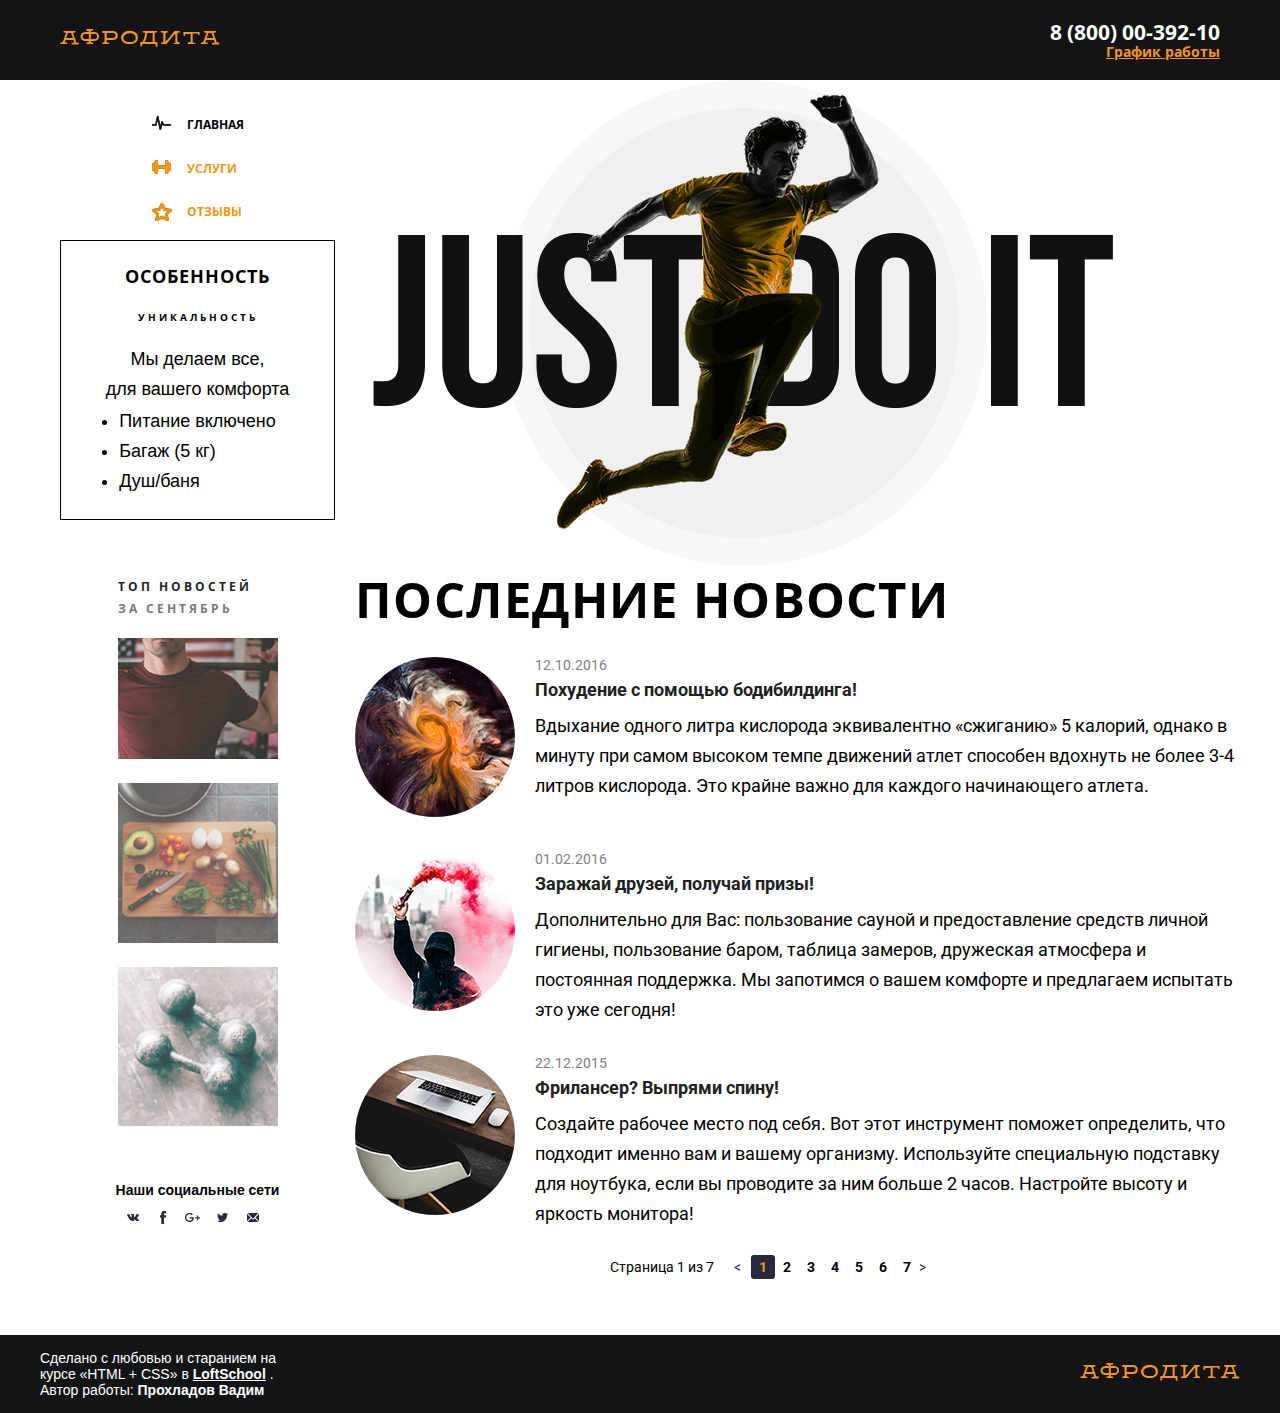
==== main.html @ 9f83d89c "version 1" ====
<!DOCTYPE html>
<html lang="en">
<head>
    <meta charset="UTF-8">
    <meta name="viewport" content="width=1100">
    <meta http-equiv="X-UA-Compatible" content="ie=edge">
    <title>Document</title>
    <link rel="stylesheet" href="css/normalize.css">
    <link rel="stylesheet" href="css/main.css">
    <link rel="stylesheet" href="css/reviews.css">
    <link href="https://fonts.googleapis.com/css?family=Open+Sans:300,400,700|Roboto:300,700" rel="stylesheet">
</head>
<body>
    <div class="wraper">
        <header class="header">
            <div class="container">
                <div class="header__row">
                    <div class="header__logo">
                        <a href="index.html" class="logo">
                            <img src="img/pictures/logo.png" alt="" class="logo__img">
                        </a>
                    </div>
                    <div class="header__contacts">
                        <div class="contacts">
                            <a href="+78000039210" class="contacts__phone">8 (800) 00-392-10</a>
                            <a href="#" class="contacts__desc">
                                График работы
                                <div class="contacts__drop">
                                    <div class="contacts__drop-day">пн-вс: 09:00-20:00</div>
                                    <div class="contacts__drop-time">обед: 14:00-14:30</div>
                                </div>
                            </a>
                        </div>
                    </div>
                </div>
            </div>
        </header>
        <main class="main__content">
            <div class="container">
                <div class="main__wrapper">
                    <div class="container__small">
                        <section class="header__menu">
                            <nav class="menu">
                                <ul class="nav__list">
                                    <li class="nav__item">
                                        <a href="index.html" class="nav__link nav__link--main nav__link--active">
                                            Главная
                                        </a>
                                    </li>
                                    <li class="nav__item">
                                        <a href="services.html" class="nav__link nav__link--services">
                                          Услуги  
                                        </a>
                                    </li>
                                    <li class="nav__item">
                                        <a href="reviews.html" class="nav__link nav__link--reviews">
                                            Отзывы    
                                        </a>
                                    </li>
                                </ul>
                            </nav>
                        </section>
                        <section class="feature">
                            <div class="features__title">Особенность</div>
                            <div class="feature__title">Уникальность</div>
                            <div class="feature__desc">Мы делаем все,<br> для вашего комфорта</div>
                            <ul class="feature__list">
                                <li class="feature__item">Питание включено</li>
                                <li class="feature__item">Багаж (5 кг)</li>
                                <li class="feature__item">Душ/баня</li>
                            </ul>
                        </section>
                        <section class="container__news">
                            <div class="top__news">
                                <div class="top-news__title">
                                    <h3 class="top-news__top">Топ новостей</h3>
                                    <span class="top-news__data">За сентябрь</span>
                                </div>
                                <ul class="top-news__list">
                                    <li class="top-news__item">
                                        <a href="" class="top-news__link">
                                            <img src="img/pictures/1.png" alt="" class="top-news__img">
                                        </a>
                                    </li>
                                    <li class="top-news__item">
                                        <a href="" class="top-news__link">
                                            <img src="img/pictures/2.png" alt="" class="top-news__img">
                                        </a>
                                    </li>
                                    <li class="top-news__item">
                                        <a href="" class="top-news__link">
                                            <img src="img/pictures/3.png" alt="" class="top-news__img">
                                        </a>
                                    </li>
                                </ul>
                            </div>
                        </section>
                        <section class="footer__contacts">
                                <div class="socials">
                                    <div class="socials__title">Наши социальные сети</div>
                                    <div class="socials__points">
                                        <ul class="socials__list">
                                            <li class="socials__item">
                                                <a href="" class="socials__link">
                                                    <div class="socials__icon socials__icon--vk"></div>
                                                </a>
                                            </li>
                                            <li class="socials__item">
                                                <a href="" class="socials__link">
                                                    <div class="socials__icon socials__icon--fb"></div>
                                                </a>
                                            </li>
                                            <li class="socials__item">
                                                <a href="" class="socials__link">
                                                    <div class="socials__icon socials__icon--google"></div>
                                                </a>
                                            </li>
                                            <li class="socials__item">
                                                <a href="" class="socials__link">
                                                    <div class="socials__icon socials__icon--twitter"></div>
                                                </a>
                                            </li>
                                            <li class="socials__item">
                                                <a href="" class="socials__link">
                                                    <div class="socials__icon socials__icon--mail"></div>
                                                </a>
                                            </li>
                                        </ul>
                                    </div>
                                </div>
                        </section>
                    </div>
                    <div class="container__big">
                        <section class="banner">
                            <div class="container container--small">
                                <img src="img/pictures/image.png" alt="" class="banner__img">
                            </div>
                        </section>
                        <section class="news">
                            <div class="title__news">Последние новости</div>
                            <div class="last__news">
                                <ul class="last-news__list">
                                    <li class="last-news__item">
                                        <div class="new">
                                            <div class="new__avatar">
                                                <img src="img/pictures/spice.png" alt="" class="new__img">
                                            </div>
                                            <div class="new__content">
                                                <div class="new__data">12.10.2016</div>
                                                <h5 class="new__title">Похудение с помощью бодибилдинга!</h5>
                                                <p class="new__desc">Вдыхание одного литра кислорода эквивалентно «сжиганию» 5 калорий, однако в минуту при самом высоком темпе движений атлет способен вдохнуть не более 3-4 литров кислорода. Это крайне важно для каждого начинающего атлета.</p>
                                            </div>
                                        </div>
                                    </li>
                                    <li class="last-news__item">
                                        <div class="new">
                                            <div class="new__avatar">
                                                <img src="img/pictures/man.png" alt="" class="new__img">
                                            </div>
                                            <div class="new__content">
                                                <div class="new__data">01.02.2016</div>
                                                <h5 class="new__title">Заражай друзей, получай призы!</h5>
                                                <p class="new__desc">Дополнительно для Вас: пользование сауной и предоставление средств личной гигиены, пользование баром, таблица замеров, дружеская атмосфера и постоянная поддержка. Мы запотимся о вашем комфорте и предлагаем испытать это уже сегодня!</p>
                                            </div>
                                        </div>
                                    </li>
                                    <li class="last-news__item">
                                        <div class="new">
                                            <div class="new__avatar">
                                                <img src="img/pictures/laptop.png" alt="" class="new__img">
                                            </div>
                                            <div class="new__content">
                                                <div class="new__data">22.12.2015</div>
                                                <h5 class="new__title">Фрилансер? Выпрями спину!</h5>
                                                <p class="new__desc">Создайте рабочее место под себя. Вот этот инструмент поможет определить, что подходит именно вам и вашему организму. Используйте специальную подставку для ноутбука, если вы проводите за ним больше 2 часов. Настройте высоту и яркость монитора! </p>
                                            </div>
                                        </div>
                                    </li>
                                </ul>
                            </div>
                        </section>
                        <section class="pagination">
                            <div class="pagination__display">Страница 1 из 7</div>
                            <div class="pagination__elem">
                                <a href="" class="pagination__elem-prev-next"> < </a>
                                <ul class="pagination__list">
                                    <li class="pagination__item">
                                        <a href="" class="pagination__link is-active">1</a>
                                    </li>
                                    <li class="pagination__item">
                                        <a href="" class="pagination__link">2</a>
                                    </li>
                                    <li class="pagination__item">
                                        <a href="" class="pagination__link">3</a>
                                    </li>
                                    <li class="pagination__item">
                                        <a href="" class="pagination__link">4</a>
                                    </li>
                                    <li class="pagination__item">
                                        <a href="" class="pagination__link">5</a>
                                    </li>
                                    <li class="pagination__item">
                                        <a href="" class="pagination__link">6</a>
                                    </li>
                                    <li class="pagination__item">
                                        <a href="" class="pagination__link">7</a>
                                    </li>
                                </ul>
                                <a href="" class="pagination__elem-prev-next"> > </a>
                            </div>
                        </section>
                    </div>
                </div>
            </div>
        </main>
    </div>
    <footer class="footer">
        <div class="container">
            <div class="footer__row">
                <div class="footer__copyright">
                    Сделано с любовью и старанием
                    на курсе «HTML + CSS» в <b><a href="" class="loftschool">LoftSchool</a></b> .
                    Автор работы: <b>Прохладов Вадим</b>
                </div>
                <div class="footer__logo">
                    <a href="#" class="logo">
                        <img src="img/pictures/logo.png" alt="" class="logo__img">
                    </a>
                </div>
                
            </div>
        </div>
    </footer>
</body>
</html>
---- css/main.css ----
* {
    box-sizing: border-box;
  } 

html,
body{
    height: 100%;    
    -webkit-font-smoothing: antialiased;    
    -noz-osx-font-smoothing: grayscale;
    margin: 0;
}
.wraper{
    overflow: hidden;
}

.container{
    width: 1200px;
    margin: 0 auto;

}

.main__wrapper{
    display: flex;
}

.container__small{
    width: 275px;
    margin: 0 20px;
}

.container__big{
    width: 835px;
}

.container--small{
    width: 800px;
}

.title{
    color: #ffffff;
    font-family: 'Open Sans', sans-serif;
    font-weight: bold;
    font-size: 49px;
    letter-spacing: 1.3px;
    text-transform: uppercase;
    padding-top: 26px;
    padding-bottom: 23px;
    text-align: center;
}

.breadcrumbs__link{
    font-family: 'Open Sans', sans-serif;
    font-weight: lighter;
    font-size: 14px;
    font-style: italic;
}

ul{
    padding: 0;
    margin: 0;
    list-style: none;
}

p{
    margin: 0;
}

h1, h2, h3, h4, h5, h6 {
    margin: 0;
}

a{
    text-decoration: none;
}

.logo{
    display: block;
}

.header{
    background-color: #131415;
}

.header__row{
    display: flex;
    justify-content: space-between;
    align-items: center;
    padding: 20px;
}

.header__menu{
    color: #000000;
    width: 275px;
    display: flex;
    flex-direction: column;
    align-items: center;
}

.nav__list{
    margin: 0 auto;
    margin-top: 35px;
    margin-bottom: 20px;
}

.nav__item{
    margin-bottom: 25px;
}

.nav__item:last-child{
    margin-bottom: 0px;
}

.nav__link{
    color: #f89513;
    font-family: 'Open Sans', sans-serif;
    font-weight: bold;
    font-size: 12px;
    text-transform: uppercase;
    padding-left: 35px;
    position: relative;
    transition: 0.5s;
}

.nav__link::before ,
.nav__link--active.nav__link--main::after,
.nav__link::after{
    content: '';
    position: absolute;
    width: 20px;
    height: 20px;
    transition: 0.5s;
    top: 0;
    left: 0;
    background: url(../img/sprite/spritesheet.png) no-repeat;
}

.nav__link--main::after{
    background-position: -109px -246px;
}

.nav__link--reviews::after{
    background-position: -30px -108px;
}

.nav__link--services::after{
    background-position: -308px -104px;
}

.nav__link--main::before ,
.nav__link--active.nav__link--main::after{
    background-position: -30px -246px;
}

.nav__link--reviews::before ,
.nav__link--active.nav__link--reviews::after{
    background-position: -228px -30px;
}

.nav__link--services::before ,
.nav__link--active.nav__link--services::after{
    background-position: -308px -30px;
}

.nav__link:hover::after{
    opacity: 0;
    
}

.nav__link--active,
.nav__link:hover{
    color: #000000;
}

.contacts{
    display: flex;
    flex-direction: column;
    text-align: right;
    align-items: flex-end;
}

.contacts__desc{
    color: #f89513;
    font-family: 'Open Sans', sans-serif;
    font-weight: bold;
    font-size: 14px;
    text-transform: normal; 
    text-decoration: underline;
    position: relative;
}

.contacts__drop{
    position: absolute;
    top: 38px;
    right: -999px;
    padding: 15px;
    border-radius: 3px;
    text-decoration: none;
    white-space: nowrap;
    min-width: 160px;
    background: #ffffff;
    box-shadow: 0 0 10px 0 rgb(54 54 54);
    opacity: 0;
    transition: opacity 0.5s;
}

.contacts__drop::after{
    content: '';
    position: absolute;
    width: 0;
    height: 0;
    border: 15px solid transparent;
    border-bottom-color: #ffffff;
    bottom: 100%;
    right: 0;
    margin-bottom: -1px;
}

.contacts__drop::before{
    content: '';
    position: absolute;
    width: 100%;
    height: 30px;
    top: -25px;
    right: 0;
}

.contacts__desc:hover .contacts__drop{
    right: 0;
    opacity: 1;
}

.contacts__desc:hover{
    color: #ffffff;
}

.contacts__drop-time{
    font-weight: normal;
    color: #000000;
}

.contacts__drop-day{
    font-weight: normal;
    color: #f89513;
    font-weight: bold;
    margin-bottom: 5px;
}


.contacts__phone{
    color: #ffffff;
    font-family: 'Open Sans', sans-serif;
    font-weight: bold;
    font-size: 21px;
}

.banner__img{
    margin: 0 auto;
}

.features{
    background-color:#131415;
    padding: 10px 0;
    
}

.features__title{
    font-family: 'Open Sans', sans-serif;
    color: #000000;
    font-size: 18px;
    text-transform: uppercase;
    letter-spacing: 1px;
    margin: 25px auto;
    font-weight: bold;
}

.features__list{
    display: flex;
    justify-content: space-between;
}

.feature{
    color: #000000;
    width: 275px;
    height: 280px;
    display: flex;
    flex-direction: column;
    align-items: center;
    border: 1px solid #000000;
    margin-bottom: 60px;
}

.feature__title{
    font-family: 'Open Sans', sans-serif;
    color: #000000;
    font-size: 10px;
    text-transform: uppercase;
    letter-spacing: 3px;
    margin-bottom: 20px;
    font-weight: bold;
}

.feature__desc, .feature__list{
    font-family: 'Open Sans: 400', sans-serif;
    color: #000000;
    font-size: 18px;
    font-weight: normal;
    line-height: 30px;
}

.feature__desc{
    text-align: center;
    margin-bottom: 2px;
}

.feature__list{
    list-style-type: disc;
    margin-bottom: 100px;
}

.news__wrapper{
    display: flex;
    justify-content: space-between;
}

.container__news{
    display: flex;
    flex-direction: column;
    align-items: center;
    margin-bottom: 50px;
}

.title__news{
    color: black;
    font-family: 'Open Sans', sans-serif;
    font-weight: bold;
    font-size: 49px;
    letter-spacing: 1.3px;
    text-transform: uppercase;
    margin-bottom: 30px;
    text-align: left;
}

.last-news__list{
    width: 880px;
}

.last-news__item{
    margin-bottom: 30px;
}

.loftschool{
    color: #ffffff;
    text-decoration: underline;
}

.socials__title{
    font-family: 'Open Sans: 800', sans-serif;
    color: #000000;
    font-size: 14px;
    font-weight: bold;
}



.top-news__top, .top-news__data{
    font-family: 'Open Sans', sans-serif;
    font-size: 12px;
    text-transform: uppercase;
    letter-spacing: 3px;
    font-weight: bold;
}

.top-news__top{
    color: #221f1f;
    margin-bottom: 5px;
}

.top-news__data{
    color: #7a7979;
}

.top-news__item{
    margin-top: 20px;
}

.new__data{
    font-family: 'Roboto', sans-serif;
    font-size: 14px;
    margin-bottom: 7px;
    color: gray;
}

.new__title{
    font-family: 'Roboto', sans-serif;
    font-size: 18px;
    color: #221f1f;
    margin-top: 3px;
    margin-bottom: 0;
}

.new__desc{
    font-family: 'Roboto', sans-serif;
    font-size: 18px;
    color: black;
    line-height: 30px;
    margin-top: 10px;
}

.new{
    display: flex;
    justify-content: space-between;
}

.new__img{
    width: 160px;
    height: 160px;
    border-radius: 50%;
}

.new__content{
    margin-left: 20px;
}

.pagination{
    display: flex;
    justify-content: center;
    align-items: center;
    font-family: 'Roboto', sans-serif;
    color: black;
    font-size: 14px;
    margin-bottom: 60px;
}

.pagination__display{
    margin-right: 20px;
}

.pagination__elem-prev-next{
    margin-right: 10px;
}

.pagination__elem{
    display: flex;
}

.pagination__list{
    display: flex;
    font-weight: bold;
}

.pagination__link{
    color: black;
    padding: 4px 8px;
    transition: 0.5s;
}

.pagination__link:hover{
    color: #f89513;
}

.pagination__link.is-active{
    background-color: #27273e;
    border-radius: 3px;
    color: #f89513;
}

.footer{
    background-color: #131415;
    padding: 15px 0;
}

.footer__contacts{
    margin-bottom: 60px;
}

.footer__row {
    display: flex;
    justify-content: space-between;
    align-items: center;
}

.footer__copyright{
    width: 250px;
    font-family: 'Open Sans: 300', sans-serif;
    color: #ffffff;
    font-size: 14px;
}
.socials{
    display: flex;
    flex-direction: column;
    align-items: center;
}

.socials__icon{
    height: 20px;
    width: 20px;
    border-radius: 50%;
    margin-right: 10px;
    margin-top: 10px;
    transition: 0.5s;
}

.socials__icon--vk{
    background: url(../img/pictures/vk.png) no-repeat /*22px 19px*/ center center #ffffff;  
}

.socials__icon--vk:hover{
    background: url(../img/pictures/vk.png) no-repeat /*22px 19px*/ center center #f89513;  
    
}

.socials__icon--fb{
    background: url(../img/pictures/fb.png) no-repeat /*22px 19px*/ center center #ffffff;  
}

.socials__icon--fb:hover{
    background: url(../img/pictures/fb.png) no-repeat /*22px 19px*/ center center #f89513;  
    
}

.socials__icon--google{
    background: url(../img/pictures/google.png) no-repeat /*22px 19px*/ center center #ffffff;  
}

.socials__icon--google:hover{
    background: url(../img/pictures/google.png) no-repeat /*22px 19px*/ center center #f89513;  
    
}

.socials__icon--twitter{
    background: url(../img/pictures/twitter.png) no-repeat /*22px 19px*/ center center #ffffff;  
}

.socials__icon--twitter:hover{
    background: url(../img/pictures/twitter.png) no-repeat /*22px 19px*/ center center #f89513;  
   
}

.socials__icon--mail{
    background: url(../img/pictures/mail.png) no-repeat /*22px 19px*/ center center #ffffff;  
}

.socials__icon--mail:hover{
    background: url(../img/pictures/mail.png) no-repeat /*22px 19px*/ center center #f89513;  
   
}

.socials__list{
    display: flex;
}

.intro{
    display: flex;
    background: url(../img/decor/intro/intro.jpg) center no-repeat;
    background-size: cover;
    height: 100%;
}

.intro__anim{
    margin: auto;
    text-align: center;
    display: none;
}

.intro__logo{
    margin-bottom: 35px;
}

.intro__link{
    display: block;
    font-size: 12px;
    font-family: 'Open Sans: 300', sans-serif;
    font-weight: bold;
    text-transform: uppercase;
    padding: 15px 20px;
    border-radius: 3px;
    background-color: #f89513;
    color: #ffffff;
    transition: 0.3s;
}

.intro__link:hover{
    background: #000000;
}

@keyframes bounceIn {
    from,
    20%,
    40%,
    60%,
    80%,
    to {
      animation-timing-function: cubic-bezier(0.215, 0.61, 0.355, 1);
    }
  
    0% {
      opacity: 0;
      transform: scale3d(0.3, 0.3, 0.3);
    }
  
    20% {
      transform: scale3d(1.1, 1.1, 1.1);
    }
  
    40% {
      transform: scale3d(0.9, 0.9, 0.9);
    }
  
    60% {
      opacity: 1;
      transform: scale3d(1.03, 1.03, 1.03);
    }
  
    80% {
      transform: scale3d(0.97, 0.97, 0.97);
    }
  
    to {
      opacity: 1;
      transform: scale3d(1, 1, 1);
    }
  }
  
  .bounceIn {
      display: block;
    animation-duration: 1.75s;
    animation-name: bounceIn;
  }
---- css/reviews.css ----
.title__reviews{
    color: #221f1f;
    font-family: 'Open Sans', sans-serif;
    font-weight: bold;
    font-size: 49px;
    letter-spacing: 1.3px;
    text-transform: uppercase;
    text-align: left;
    margin-bottom: 50px;
    margin-top: 30px;
}

.breadcrumbs__reviews{
    display: flex;
    justify-content: space-between;
    width: 1100px;
    margin: 0 auto;
    margin-top: 42px;
    margin-bottom: 30px;

}

.breadcrumbs__list{
    display: flex;
    flex-direction: row;
}

/* .breadcrumbs__item{
    display: flex;
    margin-right: 5px;
    margin-left: 5px;
} */

.breadcrumbs__item::after{
    content: "/";
    color: #221f1f;
}

.breadcrumbs__item:last-child::after{
    display: none;
}

.breadcrumbs__link--main{
    font-family: 'Open Sans', sans-serif;
    font-weight: lighter;
    font-size: 14px;
    font-style: italic;
    color: #f9aa42;
    text-decoration: underline;
}

.breadcrumbs__link--reviews{
    font-family: 'Open Sans', sans-serif;
    font-weight: lighter;
    color: #221f1f;
    font-size: 14px;
    font-style: italic;
}

.reviews__wrapper{
    display: flex;
    justify-content: space-between;
}

.review{
    display: flex;
    justify-content: space-between;
    margin-top: 30px;
    margin-bottom: 30px;
}

.review__data{
    font-family: 'Roboto', sans-serif;
    font-size: 14px;
    margin-bottom: 7px;
    color: gray;
}

.review__title{
    font-family: 'Roboto', sans-serif;
    font-size: 18px;
    color: #221f1f;
    margin-top: 3px;
    margin-bottom: 0;
}

.review__desc{
    font-family: 'Roboto', sans-serif;
    font-size: 18px;
    color: black;
    line-height: 30px;
    margin-top: 10px;
}

.review{
    display: flex;
    justify-content: space-between;
}

.review__img{
    width: 160px;
    height: 160px;
    border-radius: 50%;
}

.review__content{
    margin-left: 20px;
}

.pattern__section{
    margin-bottom: 30px;
}

.pattern{
    background-image: url("../img/decor/pattern.jpg");
}

.pattern__content{
    width: 275px;
    color: #ffffff;
    font-size: 18px;
    margin: 0 auto;
    font-family: 'Open Sans', sans-serif;
    font-weight: lighter;
    line-height: 30px;
    padding: 25px 25px;
    text-align: center;
}

.pattern__content-text{
    font-weight: bold;
    color: #f89513;
}

.feedback{
    width: 700px;
    margin: 0 auto;
    padding-top: 50px;
    margin-bottom: 60px;
}

.feedback__content{
    background-color: #f5f5f5;
    padding: 40px 70px 50px 70px;
}

.title__comment{
    color: #221f1f;
    font-family: 'Open Sans', sans-serif;
    font-weight: bold;
    font-size: 49px;
    letter-spacing: 1.3px;
    text-align: left;
    margin: 0;
    margin-bottom: 20px;
}

.form__row{
    display: flex;
    justify-content: space-between;
    margin-bottom: 20px;
}

.form__col{
    width: 270px;
}

.form__input{
    width: 100%;
    background-color: #fff;
    border-radius: 2px;
    padding: 15px 10px;
    border: transparent;
    box-sizing: border-box;
}

.form__label{
    color: black;
    font-family: 'Open Sans', sans-serif;
    font-weight: lighter;
    font-size: 14px;
    display: block;
    margin-bottom: 10px;
}

.form__textarea{
    width: 100%;
}


.form__radios{
    display: flex;
}

.form__radio{
    display: flex;
    margin-right: 20px;
    position: relative;
}

.form__radio-elem{
    position: absolute;
    left: -9999px;
}

.form__radio-fake{
    width: 20px;
    height: 20px;
    border-radius: 50%;
    border: 1px solid #d1d1d1;
    margin-right: 5px;
    position: relative;
}

.form__radio-fake::after{
    content: '';
    top:50%;
    left: 50%;
    transform: translate(-50%, -50%);
    width: 0;
    height: 0;
    border-radius: 50%;
    background-color: #f89b21;
    position: absolute;
}

.form__radio-elem:checked + .form__radio-fake{
    border-color: #f89b21
}

.form__radio-elem:checked + .form__radio-fake::after{
    width: 8px;
    height: 8px;
}

.form__radio-elem:checked + .form__radio-fake + .form__radio-title{
    color: #f89b21;
}

.form__radio-title{
    font-family: 'Open Sans', sans-serif;
    font-weight: lighter;
    font-size: 14px;
}

.form__button{
    padding: 20px;
    border-radius: 3px;
    border: none;
    font-size: 14px;
    font-family: 'Open Sans', sans-serif;
    font-weight: bold;
    text-transform: uppercase;
    color: #ffffff;
    background: #1c1f1d;
    cursor: pointer;
    letter-spacing: 1px;
    transition: 0.5s;
}

.form__col--right{
    text-align: right;
}

.form__button:hover{
    background: #f89b21;
}
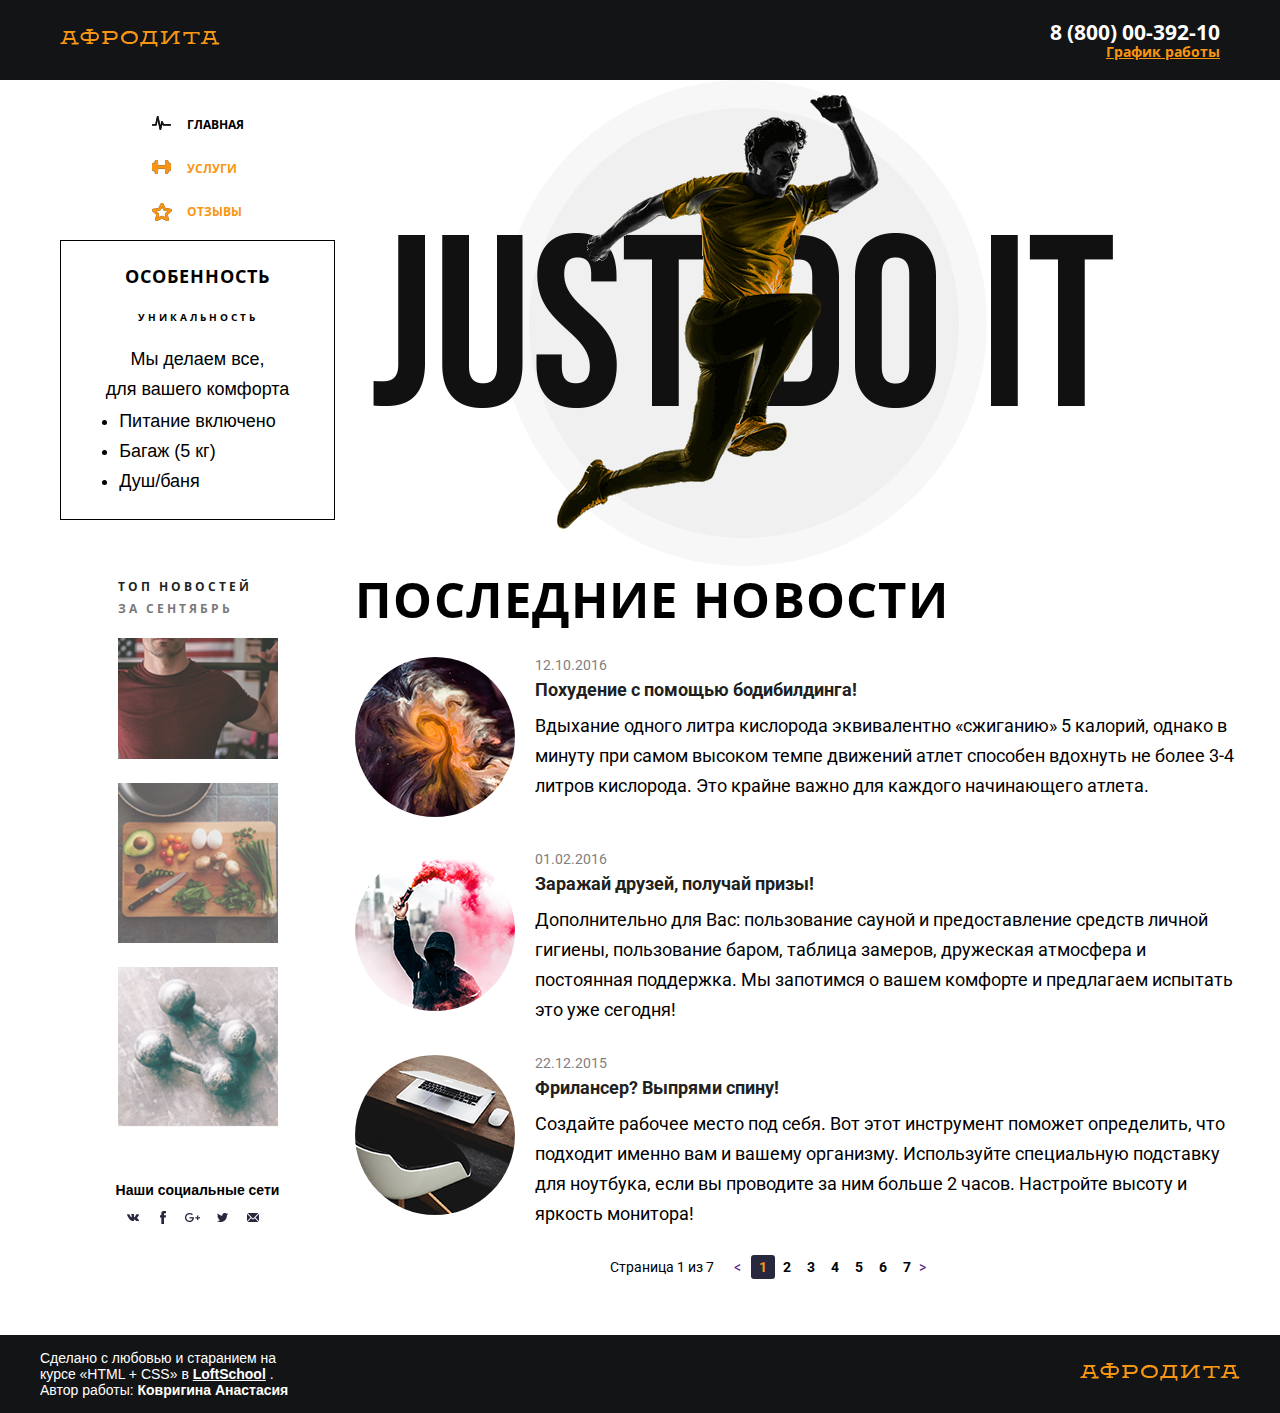
==== commit 91a8607c: "Add files via upload" ====
--- a/main.html
+++ b/main.html
@@ -1,235 +1,235 @@
-<!DOCTYPE html>
-<html lang="en">
-<head>
-    <meta charset="UTF-8">
-    <meta name="viewport" content="width=1100">
-    <meta http-equiv="X-UA-Compatible" content="ie=edge">
-    <title>Document</title>
-    <link rel="stylesheet" href="css/normalize.css">
-    <link rel="stylesheet" href="css/main.css">
-    <link rel="stylesheet" href="css/reviews.css">
-    <link href="https://fonts.googleapis.com/css?family=Open+Sans:300,400,700|Roboto:300,700" rel="stylesheet">
-</head>
-<body>
-    <div class="wraper">
-        <header class="header">
-            <div class="container">
-                <div class="header__row">
-                    <div class="header__logo">
-                        <a href="index.html" class="logo">
-                            <img src="img/pictures/logo.png" alt="" class="logo__img">
-                        </a>
-                    </div>
-                    <div class="header__contacts">
-                        <div class="contacts">
-                            <a href="+78000039210" class="contacts__phone">8 (800) 00-392-10</a>
-                            <a href="#" class="contacts__desc">
-                                График работы
-                                <div class="contacts__drop">
-                                    <div class="contacts__drop-day">пн-вс: 09:00-20:00</div>
-                                    <div class="contacts__drop-time">обед: 14:00-14:30</div>
-                                </div>
-                            </a>
-                        </div>
-                    </div>
-                </div>
-            </div>
-        </header>
-        <main class="main__content">
-            <div class="container">
-                <div class="main__wrapper">
-                    <div class="container__small">
-                        <section class="header__menu">
-                            <nav class="menu">
-                                <ul class="nav__list">
-                                    <li class="nav__item">
-                                        <a href="index.html" class="nav__link nav__link--main nav__link--active">
-                                            Главная
-                                        </a>
-                                    </li>
-                                    <li class="nav__item">
-                                        <a href="services.html" class="nav__link nav__link--services">
-                                          Услуги  
-                                        </a>
-                                    </li>
-                                    <li class="nav__item">
-                                        <a href="reviews.html" class="nav__link nav__link--reviews">
-                                            Отзывы    
-                                        </a>
-                                    </li>
-                                </ul>
-                            </nav>
-                        </section>
-                        <section class="feature">
-                            <div class="features__title">Особенность</div>
-                            <div class="feature__title">Уникальность</div>
-                            <div class="feature__desc">Мы делаем все,<br> для вашего комфорта</div>
-                            <ul class="feature__list">
-                                <li class="feature__item">Питание включено</li>
-                                <li class="feature__item">Багаж (5 кг)</li>
-                                <li class="feature__item">Душ/баня</li>
-                            </ul>
-                        </section>
-                        <section class="container__news">
-                            <div class="top__news">
-                                <div class="top-news__title">
-                                    <h3 class="top-news__top">Топ новостей</h3>
-                                    <span class="top-news__data">За сентябрь</span>
-                                </div>
-                                <ul class="top-news__list">
-                                    <li class="top-news__item">
-                                        <a href="" class="top-news__link">
-                                            <img src="img/pictures/1.png" alt="" class="top-news__img">
-                                        </a>
-                                    </li>
-                                    <li class="top-news__item">
-                                        <a href="" class="top-news__link">
-                                            <img src="img/pictures/2.png" alt="" class="top-news__img">
-                                        </a>
-                                    </li>
-                                    <li class="top-news__item">
-                                        <a href="" class="top-news__link">
-                                            <img src="img/pictures/3.png" alt="" class="top-news__img">
-                                        </a>
-                                    </li>
-                                </ul>
-                            </div>
-                        </section>
-                        <section class="footer__contacts">
-                                <div class="socials">
-                                    <div class="socials__title">Наши социальные сети</div>
-                                    <div class="socials__points">
-                                        <ul class="socials__list">
-                                            <li class="socials__item">
-                                                <a href="" class="socials__link">
-                                                    <div class="socials__icon socials__icon--vk"></div>
-                                                </a>
-                                            </li>
-                                            <li class="socials__item">
-                                                <a href="" class="socials__link">
-                                                    <div class="socials__icon socials__icon--fb"></div>
-                                                </a>
-                                            </li>
-                                            <li class="socials__item">
-                                                <a href="" class="socials__link">
-                                                    <div class="socials__icon socials__icon--google"></div>
-                                                </a>
-                                            </li>
-                                            <li class="socials__item">
-                                                <a href="" class="socials__link">
-                                                    <div class="socials__icon socials__icon--twitter"></div>
-                                                </a>
-                                            </li>
-                                            <li class="socials__item">
-                                                <a href="" class="socials__link">
-                                                    <div class="socials__icon socials__icon--mail"></div>
-                                                </a>
-                                            </li>
-                                        </ul>
-                                    </div>
-                                </div>
-                        </section>
-                    </div>
-                    <div class="container__big">
-                        <section class="banner">
-                            <div class="container container--small">
-                                <img src="img/pictures/image.png" alt="" class="banner__img">
-                            </div>
-                        </section>
-                        <section class="news">
-                            <div class="title__news">Последние новости</div>
-                            <div class="last__news">
-                                <ul class="last-news__list">
-                                    <li class="last-news__item">
-                                        <div class="new">
-                                            <div class="new__avatar">
-                                                <img src="img/pictures/spice.png" alt="" class="new__img">
-                                            </div>
-                                            <div class="new__content">
-                                                <div class="new__data">12.10.2016</div>
-                                                <h5 class="new__title">Похудение с помощью бодибилдинга!</h5>
-                                                <p class="new__desc">Вдыхание одного литра кислорода эквивалентно «сжиганию» 5 калорий, однако в минуту при самом высоком темпе движений атлет способен вдохнуть не более 3-4 литров кислорода. Это крайне важно для каждого начинающего атлета.</p>
-                                            </div>
-                                        </div>
-                                    </li>
-                                    <li class="last-news__item">
-                                        <div class="new">
-                                            <div class="new__avatar">
-                                                <img src="img/pictures/man.png" alt="" class="new__img">
-                                            </div>
-                                            <div class="new__content">
-                                                <div class="new__data">01.02.2016</div>
-                                                <h5 class="new__title">Заражай друзей, получай призы!</h5>
-                                                <p class="new__desc">Дополнительно для Вас: пользование сауной и предоставление средств личной гигиены, пользование баром, таблица замеров, дружеская атмосфера и постоянная поддержка. Мы запотимся о вашем комфорте и предлагаем испытать это уже сегодня!</p>
-                                            </div>
-                                        </div>
-                                    </li>
-                                    <li class="last-news__item">
-                                        <div class="new">
-                                            <div class="new__avatar">
-                                                <img src="img/pictures/laptop.png" alt="" class="new__img">
-                                            </div>
-                                            <div class="new__content">
-                                                <div class="new__data">22.12.2015</div>
-                                                <h5 class="new__title">Фрилансер? Выпрями спину!</h5>
-                                                <p class="new__desc">Создайте рабочее место под себя. Вот этот инструмент поможет определить, что подходит именно вам и вашему организму. Используйте специальную подставку для ноутбука, если вы проводите за ним больше 2 часов. Настройте высоту и яркость монитора! </p>
-                                            </div>
-                                        </div>
-                                    </li>
-                                </ul>
-                            </div>
-                        </section>
-                        <section class="pagination">
-                            <div class="pagination__display">Страница 1 из 7</div>
-                            <div class="pagination__elem">
-                                <a href="" class="pagination__elem-prev-next"> < </a>
-                                <ul class="pagination__list">
-                                    <li class="pagination__item">
-                                        <a href="" class="pagination__link is-active">1</a>
-                                    </li>
-                                    <li class="pagination__item">
-                                        <a href="" class="pagination__link">2</a>
-                                    </li>
-                                    <li class="pagination__item">
-                                        <a href="" class="pagination__link">3</a>
-                                    </li>
-                                    <li class="pagination__item">
-                                        <a href="" class="pagination__link">4</a>
-                                    </li>
-                                    <li class="pagination__item">
-                                        <a href="" class="pagination__link">5</a>
-                                    </li>
-                                    <li class="pagination__item">
-                                        <a href="" class="pagination__link">6</a>
-                                    </li>
-                                    <li class="pagination__item">
-                                        <a href="" class="pagination__link">7</a>
-                                    </li>
-                                </ul>
-                                <a href="" class="pagination__elem-prev-next"> > </a>
-                            </div>
-                        </section>
-                    </div>
-                </div>
-            </div>
-        </main>
-    </div>
-    <footer class="footer">
-        <div class="container">
-            <div class="footer__row">
-                <div class="footer__copyright">
-                    Сделано с любовью и старанием
-                    на курсе «HTML + CSS» в <b><a href="" class="loftschool">LoftSchool</a></b> .
-                    Автор работы: <b>Прохладов Вадим</b>
-                </div>
-                <div class="footer__logo">
-                    <a href="#" class="logo">
-                        <img src="img/pictures/logo.png" alt="" class="logo__img">
-                    </a>
-                </div>
-                
-            </div>
-        </div>
-    </footer>
-</body>
+<!DOCTYPE html>
+<html lang="en">
+<head>
+    <meta charset="UTF-8">
+    <meta name="viewport" content="width=1100">
+    <meta http-equiv="X-UA-Compatible" content="ie=edge">
+    <title>Document</title>
+    <link rel="stylesheet" href="css/normalize.css">
+    <link rel="stylesheet" href="css/main.css">
+    <link rel="stylesheet" href="css/reviews.css">
+    <link href="https://fonts.googleapis.com/css?family=Open+Sans:300,400,700|Roboto:300,700" rel="stylesheet">
+</head>
+<body>
+    <div class="wraper">
+        <header class="header">
+            <div class="container">
+                <div class="header__row">
+                    <div class="header__logo">
+                        <a href="index.html" class="logo">
+                            <img src="img/pictures/logo.png" alt="" class="logo__img">
+                        </a>
+                    </div>
+                    <div class="header__contacts">
+                        <div class="contacts">
+                            <a href="+78000039210" class="contacts__phone">8 (800) 00-392-10</a>
+                            <a href="#" class="contacts__desc">
+                                График работы
+                                <div class="contacts__drop">
+                                    <div class="contacts__drop-day">пн-вс: 09:00-20:00</div>
+                                    <div class="contacts__drop-time">обед: 14:00-14:30</div>
+                                </div>
+                            </a>
+                        </div>
+                    </div>
+                </div>
+            </div>
+        </header>
+        <main class="main__content">
+            <div class="container">
+                <div class="main__wrapper">
+                    <div class="container__small">
+                        <section class="header__menu">
+                            <nav class="menu">
+                                <ul class="nav__list">
+                                    <li class="nav__item">
+                                        <a href="index.html" class="nav__link nav__link--main nav__link--active">
+                                            Главная
+                                        </a>
+                                    </li>
+                                    <li class="nav__item">
+                                        <a href="services.html" class="nav__link nav__link--services">
+                                          Услуги  
+                                        </a>
+                                    </li>
+                                    <li class="nav__item">
+                                        <a href="reviews.html" class="nav__link nav__link--reviews">
+                                            Отзывы    
+                                        </a>
+                                    </li>
+                                </ul>
+                            </nav>
+                        </section>
+                        <section class="feature">
+                            <div class="features__title">Особенность</div>
+                            <div class="feature__title">Уникальность</div>
+                            <div class="feature__desc">Мы делаем все,<br> для вашего комфорта</div>
+                            <ul class="feature__list">
+                                <li class="feature__item">Питание включено</li>
+                                <li class="feature__item">Багаж (5 кг)</li>
+                                <li class="feature__item">Душ/баня</li>
+                            </ul>
+                        </section>
+                        <section class="container__news">
+                            <div class="top__news">
+                                <div class="top-news__title">
+                                    <h3 class="top-news__top">Топ новостей</h3>
+                                    <span class="top-news__data">За сентябрь</span>
+                                </div>
+                                <ul class="top-news__list">
+                                    <li class="top-news__item">
+                                        <a href="" class="top-news__link">
+                                            <img src="img/pictures/1.png" alt="" class="top-news__img">
+                                        </a>
+                                    </li>
+                                    <li class="top-news__item">
+                                        <a href="" class="top-news__link">
+                                            <img src="img/pictures/2.png" alt="" class="top-news__img">
+                                        </a>
+                                    </li>
+                                    <li class="top-news__item">
+                                        <a href="" class="top-news__link">
+                                            <img src="img/pictures/3.png" alt="" class="top-news__img">
+                                        </a>
+                                    </li>
+                                </ul>
+                            </div>
+                        </section>
+                        <section class="footer__contacts">
+                                <div class="socials">
+                                    <div class="socials__title">Наши социальные сети</div>
+                                    <div class="socials__points">
+                                        <ul class="socials__list">
+                                            <li class="socials__item">
+                                                <a href="" class="socials__link">
+                                                    <div class="socials__icon socials__icon--vk"></div>
+                                                </a>
+                                            </li>
+                                            <li class="socials__item">
+                                                <a href="" class="socials__link">
+                                                    <div class="socials__icon socials__icon--fb"></div>
+                                                </a>
+                                            </li>
+                                            <li class="socials__item">
+                                                <a href="" class="socials__link">
+                                                    <div class="socials__icon socials__icon--google"></div>
+                                                </a>
+                                            </li>
+                                            <li class="socials__item">
+                                                <a href="" class="socials__link">
+                                                    <div class="socials__icon socials__icon--twitter"></div>
+                                                </a>
+                                            </li>
+                                            <li class="socials__item">
+                                                <a href="" class="socials__link">
+                                                    <div class="socials__icon socials__icon--mail"></div>
+                                                </a>
+                                            </li>
+                                        </ul>
+                                    </div>
+                                </div>
+                        </section>
+                    </div>
+                    <div class="container__big">
+                        <section class="banner">
+                            <div class="container container--small">
+                                <img src="img/pictures/image.png" alt="" class="banner__img">
+                            </div>
+                        </section>
+                        <section class="news">
+                            <div class="title__news">Последние новости</div>
+                            <div class="last__news">
+                                <ul class="last-news__list">
+                                    <li class="last-news__item">
+                                        <div class="new">
+                                            <div class="new__avatar">
+                                                <img src="img/pictures/spice.png" alt="" class="new__img">
+                                            </div>
+                                            <div class="new__content">
+                                                <div class="new__data">12.10.2016</div>
+                                                <h5 class="new__title">Похудение с помощью бодибилдинга!</h5>
+                                                <p class="new__desc">Вдыхание одного литра кислорода эквивалентно «сжиганию» 5 калорий, однако в минуту при самом высоком темпе движений атлет способен вдохнуть не более 3-4 литров кислорода. Это крайне важно для каждого начинающего атлета.</p>
+                                            </div>
+                                        </div>
+                                    </li>
+                                    <li class="last-news__item">
+                                        <div class="new">
+                                            <div class="new__avatar">
+                                                <img src="img/pictures/man.png" alt="" class="new__img">
+                                            </div>
+                                            <div class="new__content">
+                                                <div class="new__data">01.02.2016</div>
+                                                <h5 class="new__title">Заражай друзей, получай призы!</h5>
+                                                <p class="new__desc">Дополнительно для Вас: пользование сауной и предоставление средств личной гигиены, пользование баром, таблица замеров, дружеская атмосфера и постоянная поддержка. Мы запотимся о вашем комфорте и предлагаем испытать это уже сегодня!</p>
+                                            </div>
+                                        </div>
+                                    </li>
+                                    <li class="last-news__item">
+                                        <div class="new">
+                                            <div class="new__avatar">
+                                                <img src="img/pictures/laptop.png" alt="" class="new__img">
+                                            </div>
+                                            <div class="new__content">
+                                                <div class="new__data">22.12.2015</div>
+                                                <h5 class="new__title">Фрилансер? Выпрями спину!</h5>
+                                                <p class="new__desc">Создайте рабочее место под себя. Вот этот инструмент поможет определить, что подходит именно вам и вашему организму. Используйте специальную подставку для ноутбука, если вы проводите за ним больше 2 часов. Настройте высоту и яркость монитора! </p>
+                                            </div>
+                                        </div>
+                                    </li>
+                                </ul>
+                            </div>
+                        </section>
+                        <section class="pagination">
+                            <div class="pagination__display">Страница 1 из 7</div>
+                            <div class="pagination__elem">
+                                <a href="" class="pagination__elem-prev-next"> < </a>
+                                <ul class="pagination__list">
+                                    <li class="pagination__item">
+                                        <a href="" class="pagination__link is-active">1</a>
+                                    </li>
+                                    <li class="pagination__item">
+                                        <a href="" class="pagination__link">2</a>
+                                    </li>
+                                    <li class="pagination__item">
+                                        <a href="" class="pagination__link">3</a>
+                                    </li>
+                                    <li class="pagination__item">
+                                        <a href="" class="pagination__link">4</a>
+                                    </li>
+                                    <li class="pagination__item">
+                                        <a href="" class="pagination__link">5</a>
+                                    </li>
+                                    <li class="pagination__item">
+                                        <a href="" class="pagination__link">6</a>
+                                    </li>
+                                    <li class="pagination__item">
+                                        <a href="" class="pagination__link">7</a>
+                                    </li>
+                                </ul>
+                                <a href="" class="pagination__elem-prev-next"> > </a>
+                            </div>
+                        </section>
+                    </div>
+                </div>
+            </div>
+        </main>
+    </div>
+    <footer class="footer">
+        <div class="container">
+            <div class="footer__row">
+                <div class="footer__copyright">
+                    Сделано с любовью и старанием
+                    на курсе «HTML + CSS» в <b><a href="https://loftschool.com/" class="loftschool">LoftSchool</a></b> .
+                    Автор работы: <b>Ковригина Анастасия</b>
+                </div>
+                <div class="footer__logo">
+                    <a href="#" class="logo">
+                        <img src="img/pictures/logo.png" alt="" class="logo__img">
+                    </a>
+                </div>
+                
+            </div>
+        </div>
+    </footer>
+</body>
 </html>